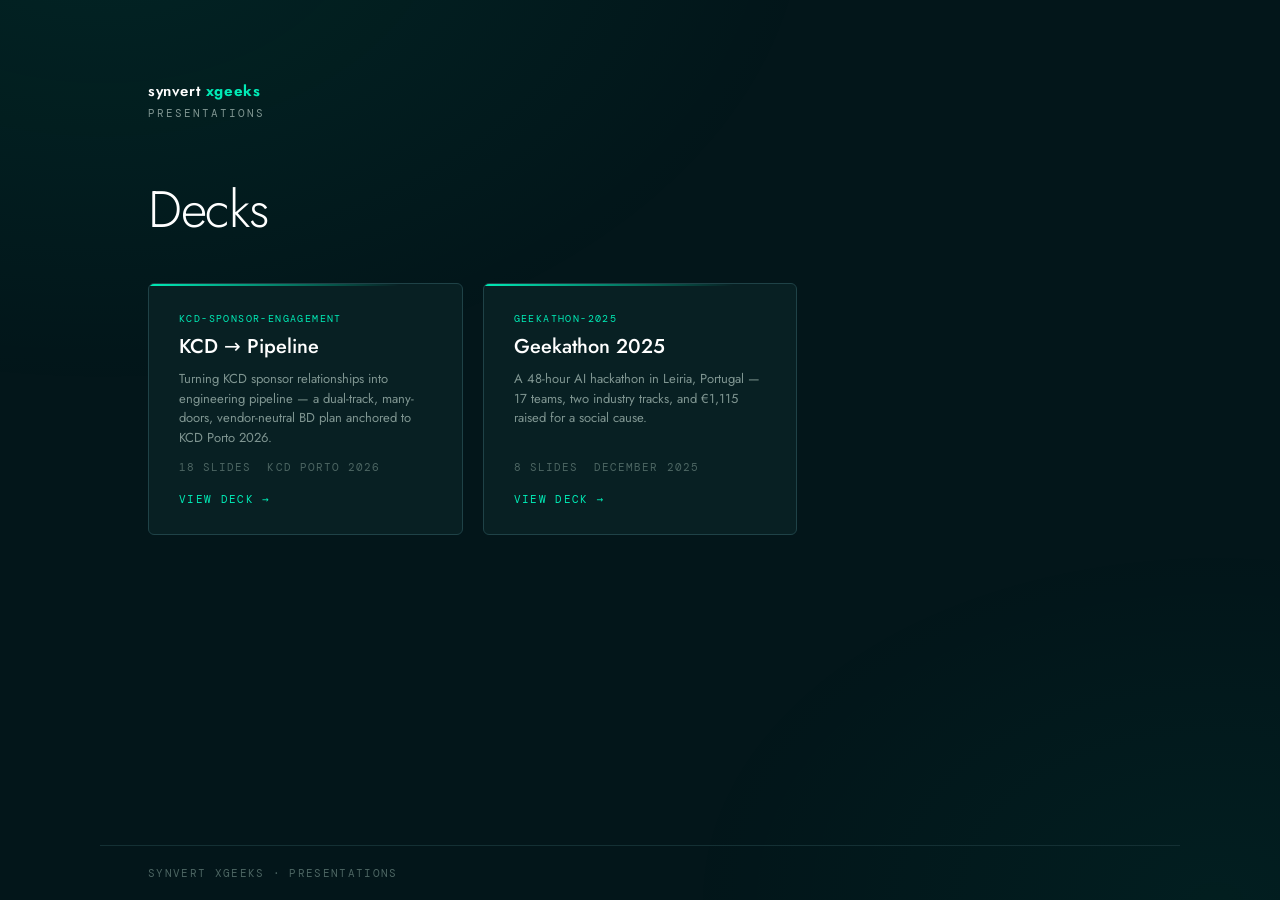
==== index.html @ 1c28c309 "Refactor presentation structure and enhance scaffolding process" ====
<!doctype html>
<html lang="en">
<head>
<meta charset="utf-8">
<meta name="viewport" content="width=device-width,initial-scale=1">
<title>Presentations · synvert xgeeks</title>
<meta name="description" content="synvert xgeeks presentation decks.">
<meta name="theme-color" content="#03161a">
<link rel="preconnect" href="https://fonts.googleapis.com">
<link rel="preconnect" href="https://fonts.gstatic.com" crossorigin>
<link href="https://fonts.googleapis.com/css2?family=Jost:wght@300;400;500;600&family=DM+Mono:wght@400;500&display=swap" rel="stylesheet">
<style>
:root {
  --bg:#03161a; --bg-2:#082023; --bg-3:#0d2a2e;
  --ink:#ffffff; --ink-2:#c7d8d4; --ink-3:#7f9591; --ink-4:#4c6562;
  --line:#143034; --line-2:#1f4247;
  --accent:#00EBB6; --accent-dim:#11b89a;
  --warm:#ff966e;
  --display:'Jost','Futura','Century Gothic',system-ui,sans-serif;
  --mono:'DM Mono',ui-monospace,SFMono-Regular,Menlo,monospace;
}
* { box-sizing:border-box; }
html, body { margin:0; padding:0; min-height:100vh; background:var(--bg); color:var(--ink); font-family:var(--display); -webkit-font-smoothing:antialiased; }
body { display:flex; flex-direction:column; }
body::before { content:''; position:fixed; inset:0; background:radial-gradient(ellipse 1200px 800px at 8% -10%, rgba(0,235,182,0.07), transparent 60%), radial-gradient(ellipse 900px 600px at 95% 100%, rgba(0,235,182,0.04), transparent 60%); pointer-events:none; z-index:0; }
.page { position:relative; z-index:1; max-width:1080px; margin:0 auto; width:100%; padding:80px 48px 80px; flex:1; }
header { margin-bottom:64px; }
.logo { font-family:var(--display); font-weight:600; font-size:15px; letter-spacing:0.04em; color:var(--ink); }
.logo b { color:var(--accent); }
.logo-sub { font-family:var(--mono); font-size:11px; letter-spacing:0.18em; text-transform:uppercase; color:var(--ink-3); margin-top:4px; }
h1 { font-family:var(--display); font-weight:300; font-size:clamp(32px,4vw,52px); line-height:1; letter-spacing:-0.025em; margin:0 0 12px; }
.deck-grid { display:grid; grid-template-columns:repeat(auto-fill, minmax(300px, 1fr)); gap:20px; margin-top:48px; }
.deck-card { background:var(--bg-2); border:1px solid var(--line-2); border-radius:6px; padding:28px 30px; text-decoration:none; color:inherit; display:flex; flex-direction:column; gap:10px; transition:border-color 200ms, background 200ms; position:relative; overflow:hidden; }
.deck-card::after { content:''; position:absolute; top:0; left:0; right:0; height:2px; background:linear-gradient(90deg,var(--accent),transparent 80%); }
.deck-card:hover { border-color:var(--accent-dim); background:var(--bg-3); }
.deck-card .deck-slug { font-family:var(--mono); font-size:10px; letter-spacing:0.14em; text-transform:uppercase; color:var(--accent); }
.deck-card .deck-title { font-family:var(--display); font-weight:500; font-size:20px; color:var(--ink); line-height:1.2; }
.deck-card .deck-desc { font-size:13px; color:var(--ink-3); line-height:1.5; flex:1; }
.deck-card .deck-meta { font-family:var(--mono); font-size:10.5px; letter-spacing:0.1em; text-transform:uppercase; color:var(--ink-4); display:flex; gap:16px; flex-wrap:wrap; margin-top:4px; }
.deck-card .deck-arrow { font-family:var(--mono); font-size:11px; letter-spacing:0.12em; text-transform:uppercase; color:var(--accent); margin-top:8px; }
footer { position:relative; z-index:1; border-top:1px solid var(--line); padding:20px 48px; font-family:var(--mono); font-size:11px; letter-spacing:0.12em; text-transform:uppercase; color:var(--ink-4); max-width:1080px; margin:0 auto; width:100%; }
@media (max-width:600px) { .page, footer { padding-left:22px; padding-right:22px; } .page { padding-top:48px; } }
</style>
</head>
<body>

<div class="page">
  <header>
    <div class="logo">synvert <b>xgeeks</b></div>
    <div class="logo-sub">Presentations</div>
  </header>

  <h1>Decks</h1>

  <div class="deck-grid">

    <!-- Add a .deck-card entry for each new presentation folder -->
    <a class="deck-card" href="kcd-sponsor-engagement/">
      <div class="deck-slug">kcd-sponsor-engagement</div>
      <div class="deck-title">KCD → Pipeline</div>
      <div class="deck-desc">Turning KCD sponsor relationships into engineering pipeline — a dual-track, many-doors, vendor-neutral BD plan anchored to KCD Porto 2026.</div>
      <div class="deck-meta"><span>18 slides</span><span>KCD Porto 2026</span></div>
      <div class="deck-arrow">View deck →</div>
    </a>

    <a class="deck-card" href="geekathon-2025/">
      <div class="deck-slug">geekathon-2025</div>
      <div class="deck-title">Geekathon 2025</div>
      <div class="deck-desc">A 48-hour AI hackathon in Leiria, Portugal — 17 teams, two industry tracks, and €1,115 raised for a social cause.</div>
      <div class="deck-meta"><span>8 slides</span><span>December 2025</span></div>
      <div class="deck-arrow">View deck →</div>
    </a>

    <!-- COPY THIS BLOCK for each new presentation:
    <a class="deck-card" href="folder-name/">
      <div class="deck-slug">folder-name</div>
      <div class="deck-title">Presentation Title</div>
      <div class="deck-desc">One or two sentences describing the deck.</div>
      <div class="deck-meta"><span>N slides</span><span>Date or occasion</span></div>
      <div class="deck-arrow">View deck →</div>
    </a>
    -->

  </div>
</div>

<footer>synvert xgeeks · presentations</footer>

</body>
</html>
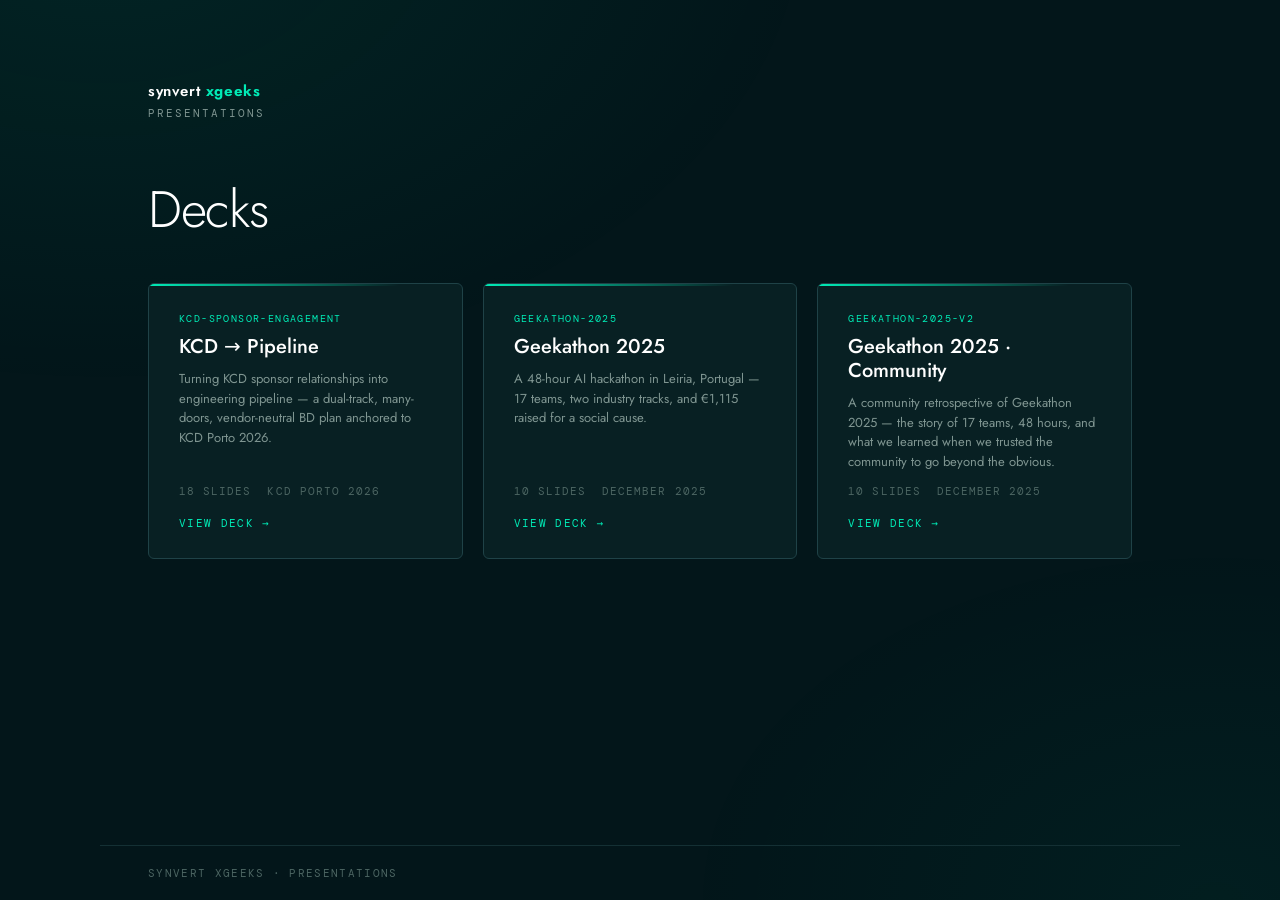
==== commit 8a811b7b: "Update presentation files and enhance audience guidance" ====
--- a/index.html
+++ b/index.html
@@ -67,7 +67,15 @@
       <div class="deck-slug">geekathon-2025</div>
       <div class="deck-title">Geekathon 2025</div>
       <div class="deck-desc">A 48-hour AI hackathon in Leiria, Portugal — 17 teams, two industry tracks, and €1,115 raised for a social cause.</div>
-      <div class="deck-meta"><span>8 slides</span><span>December 2025</span></div>
+      <div class="deck-meta"><span>10 slides</span><span>December 2025</span></div>
+      <div class="deck-arrow">View deck →</div>
+    </a>
+
+    <a class="deck-card" href="geekathon-2025-v2/">
+      <div class="deck-slug">geekathon-2025-v2</div>
+      <div class="deck-title">Geekathon 2025 · Community</div>
+      <div class="deck-desc">A community retrospective of Geekathon 2025 — the story of 17 teams, 48 hours, and what we learned when we trusted the community to go beyond the obvious.</div>
+      <div class="deck-meta"><span>10 slides</span><span>December 2025</span></div>
       <div class="deck-arrow">View deck →</div>
     </a>
 
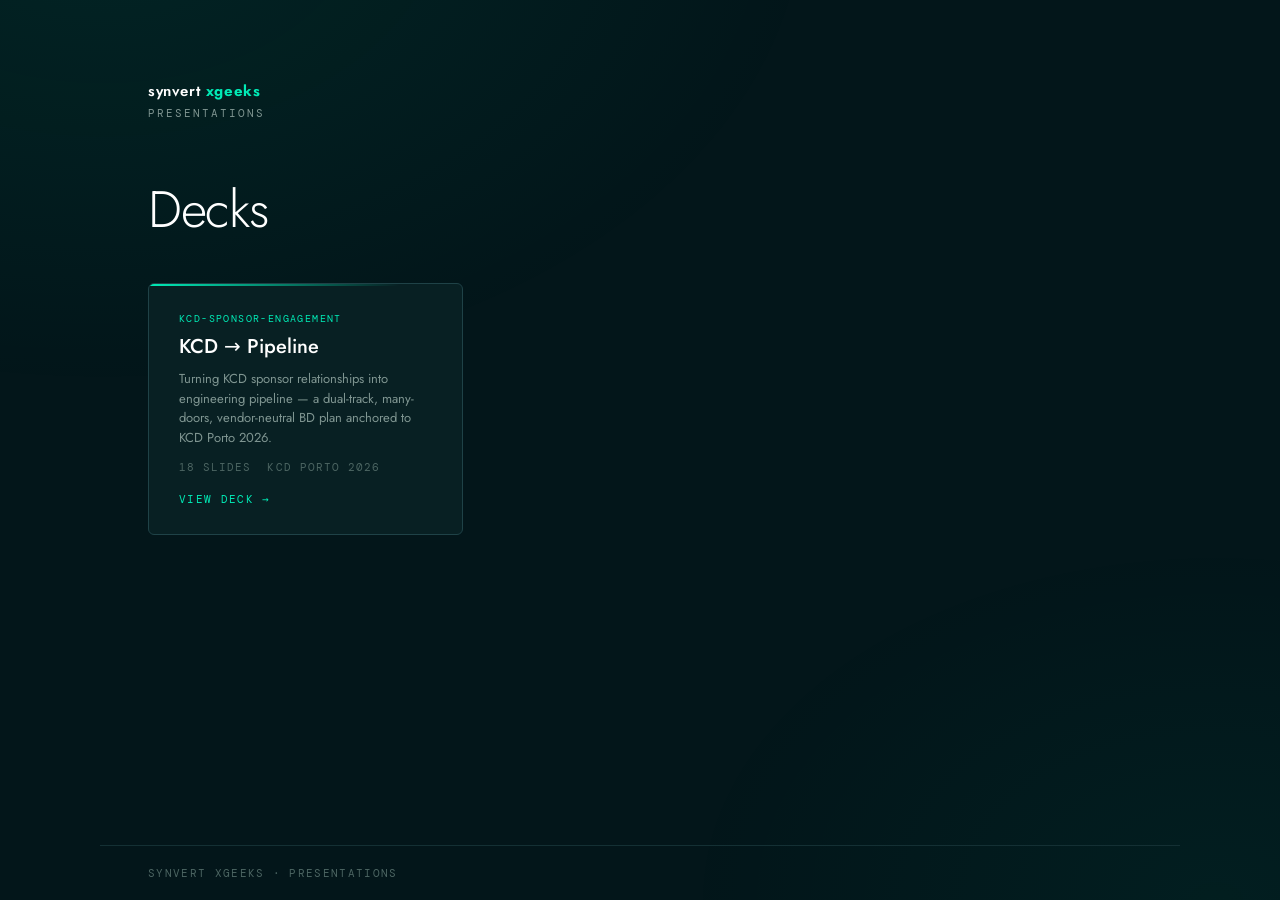
==== commit 8698b4c9: "Add analysis companion to template; rewrite root README as deck index - _template/analysis.html: sel" ====
--- a/index.html
+++ b/index.html
@@ -63,22 +63,6 @@
       <div class="deck-arrow">View deck →</div>
     </a>
 
-    <a class="deck-card" href="geekathon-2025/">
-      <div class="deck-slug">geekathon-2025</div>
-      <div class="deck-title">Geekathon 2025</div>
-      <div class="deck-desc">A 48-hour AI hackathon in Leiria, Portugal — 17 teams, two industry tracks, and €1,115 raised for a social cause.</div>
-      <div class="deck-meta"><span>10 slides</span><span>December 2025</span></div>
-      <div class="deck-arrow">View deck →</div>
-    </a>
-
-    <a class="deck-card" href="geekathon-2025-v2/">
-      <div class="deck-slug">geekathon-2025-v2</div>
-      <div class="deck-title">Geekathon 2025 · Community</div>
-      <div class="deck-desc">A community retrospective of Geekathon 2025 — the story of 17 teams, 48 hours, and what we learned when we trusted the community to go beyond the obvious.</div>
-      <div class="deck-meta"><span>10 slides</span><span>December 2025</span></div>
-      <div class="deck-arrow">View deck →</div>
-    </a>
-
     <!-- COPY THIS BLOCK for each new presentation:
     <a class="deck-card" href="folder-name/">
       <div class="deck-slug">folder-name</div>
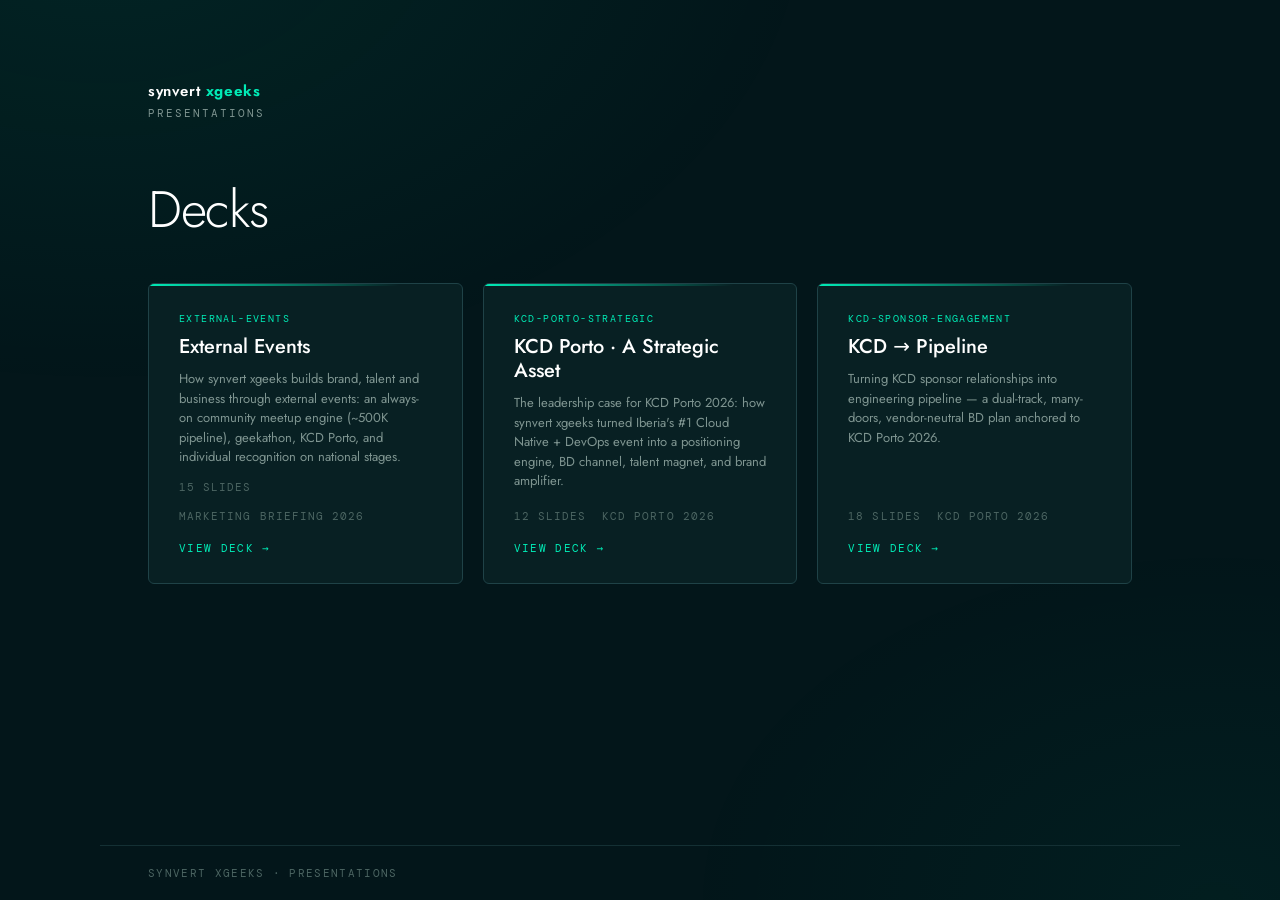
==== commit e5cc6007: "Add External Events deck for Head of Marketing briefing Self-contained 15-slide deck + long-form ana" ====
--- a/index.html
+++ b/index.html
@@ -55,6 +55,22 @@
   <div class="deck-grid">
 
     <!-- Add a .deck-card entry for each new presentation folder -->
+    <a class="deck-card" href="external-events/">
+      <div class="deck-slug">external-events</div>
+      <div class="deck-title">External Events</div>
+      <div class="deck-desc">How synvert xgeeks builds brand, talent and business through external events: an always-on community meetup engine (~500K pipeline), geekathon, KCD Porto, and individual recognition on national stages.</div>
+      <div class="deck-meta"><span>15 slides</span><span>Marketing briefing 2026</span></div>
+      <div class="deck-arrow">View deck →</div>
+    </a>
+
+    <a class="deck-card" href="kcd-porto-strategic/">
+      <div class="deck-slug">kcd-porto-strategic</div>
+      <div class="deck-title">KCD Porto · A Strategic Asset</div>
+      <div class="deck-desc">The leadership case for KCD Porto 2026: how synvert xgeeks turned Iberia's #1 Cloud Native + DevOps event into a positioning engine, BD channel, talent magnet, and brand amplifier.</div>
+      <div class="deck-meta"><span>12 slides</span><span>KCD Porto 2026</span></div>
+      <div class="deck-arrow">View deck →</div>
+    </a>
+
     <a class="deck-card" href="kcd-sponsor-engagement/">
       <div class="deck-slug">kcd-sponsor-engagement</div>
       <div class="deck-title">KCD → Pipeline</div>
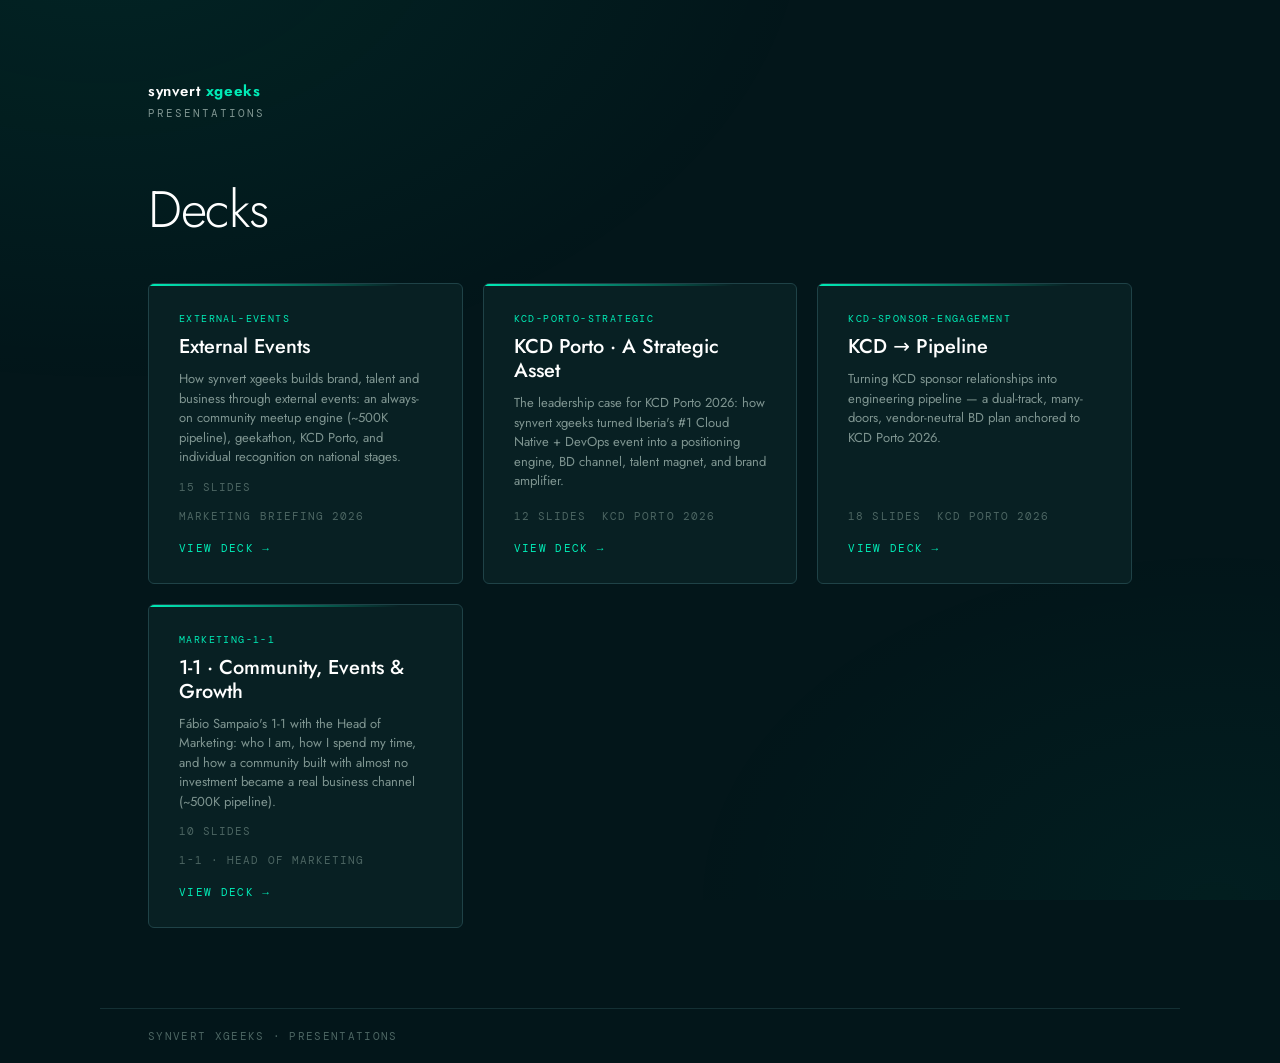
==== commit 83d44773: "Add 1-1 Head of Marketing deck + talking-points analysis Personal, lightweight 1-1 support deck (10 " ====
--- a/index.html
+++ b/index.html
@@ -79,6 +79,14 @@
       <div class="deck-arrow">View deck →</div>
     </a>
 
+    <a class="deck-card" href="marketing-1-1/">
+      <div class="deck-slug">marketing-1-1</div>
+      <div class="deck-title">1-1 · Community, Events &amp; Growth</div>
+      <div class="deck-desc">Fábio Sampaio's 1-1 with the Head of Marketing: who I am, how I spend my time, and how a community built with almost no investment became a real business channel (~500K pipeline).</div>
+      <div class="deck-meta"><span>10 slides</span><span>1-1 · Head of Marketing</span></div>
+      <div class="deck-arrow">View deck →</div>
+    </a>
+
     <!-- COPY THIS BLOCK for each new presentation:
     <a class="deck-card" href="folder-name/">
       <div class="deck-slug">folder-name</div>
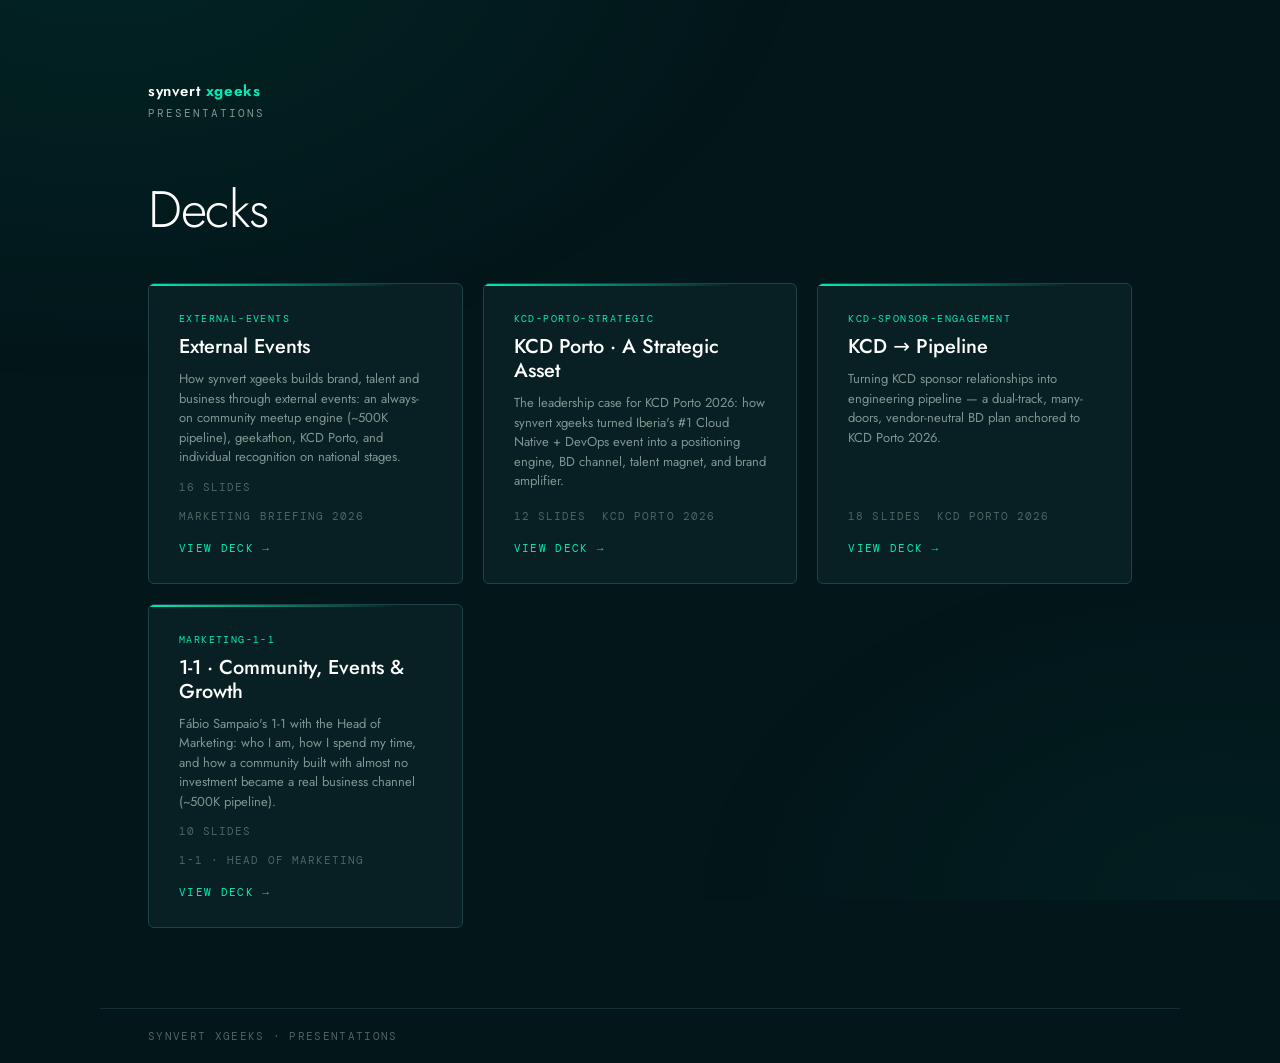
==== commit 6bf59a0a: "Fix logos and add meetup logo wall to External Events deck - Fix broken komodor sponsor logo (was wh" ====
--- a/index.html
+++ b/index.html
@@ -59,7 +59,7 @@
       <div class="deck-slug">external-events</div>
       <div class="deck-title">External Events</div>
       <div class="deck-desc">How synvert xgeeks builds brand, talent and business through external events: an always-on community meetup engine (~500K pipeline), geekathon, KCD Porto, and individual recognition on national stages.</div>
-      <div class="deck-meta"><span>15 slides</span><span>Marketing briefing 2026</span></div>
+      <div class="deck-meta"><span>16 slides</span><span>Marketing briefing 2026</span></div>
       <div class="deck-arrow">View deck →</div>
     </a>
 
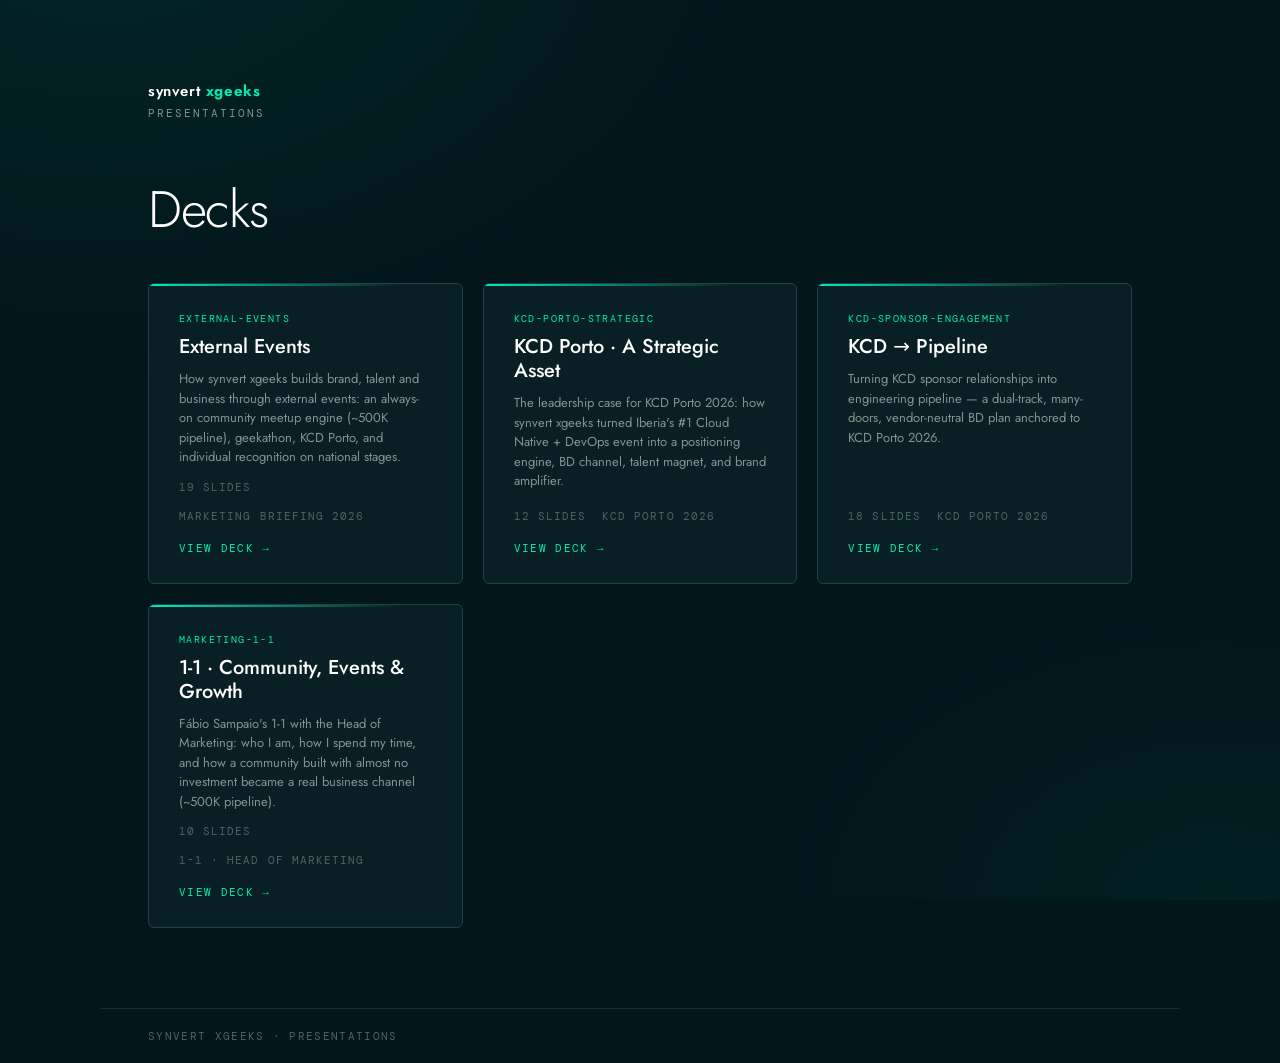
==== commit 66399dee: "Add event photos to External Events deck (meetups, geekathon, KCD) Three new "in the room" photo sli" ====
--- a/index.html
+++ b/index.html
@@ -59,7 +59,7 @@
       <div class="deck-slug">external-events</div>
       <div class="deck-title">External Events</div>
       <div class="deck-desc">How synvert xgeeks builds brand, talent and business through external events: an always-on community meetup engine (~500K pipeline), geekathon, KCD Porto, and individual recognition on national stages.</div>
-      <div class="deck-meta"><span>16 slides</span><span>Marketing briefing 2026</span></div>
+      <div class="deck-meta"><span>19 slides</span><span>Marketing briefing 2026</span></div>
       <div class="deck-arrow">View deck →</div>
     </a>
 
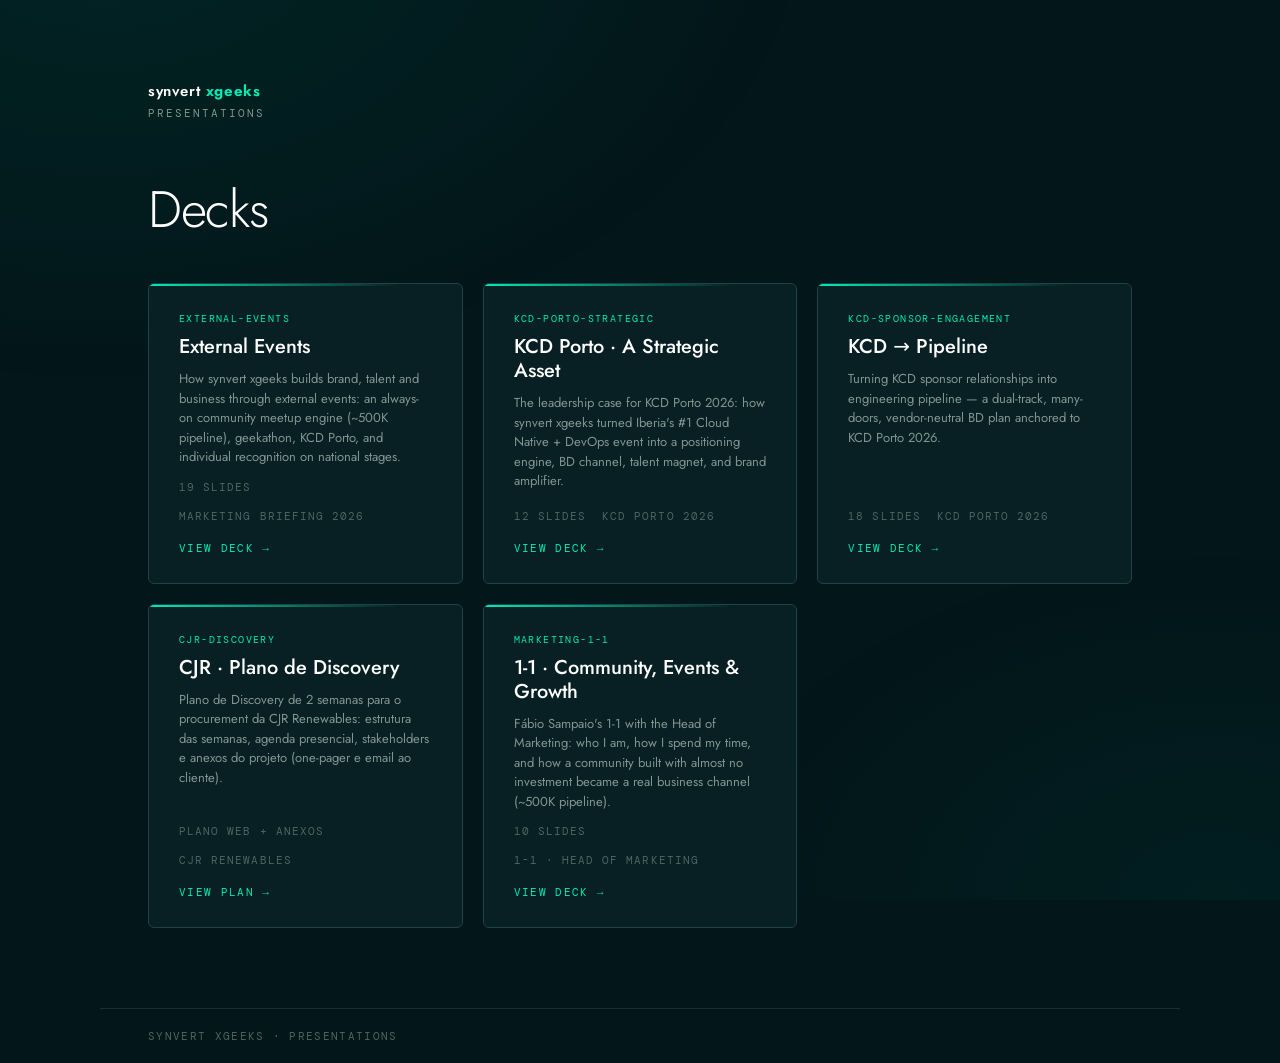
==== commit 5e11a53b: "Add CJR discovery plan to the public repo (explicit user decision)" ====
--- a/index.html
+++ b/index.html
@@ -79,6 +79,14 @@
       <div class="deck-arrow">View deck →</div>
     </a>
 
+    <a class="deck-card" href="cjr-discovery/">
+      <div class="deck-slug">cjr-discovery</div>
+      <div class="deck-title">CJR · Plano de Discovery</div>
+      <div class="deck-desc">Plano de Discovery de 2 semanas para o procurement da CJR Renewables: estrutura das semanas, agenda presencial, stakeholders e anexos do projeto (one-pager e email ao cliente).</div>
+      <div class="deck-meta"><span>Plano web + anexos</span><span>CJR Renewables</span></div>
+      <div class="deck-arrow">View plan →</div>
+    </a>
+
     <a class="deck-card" href="marketing-1-1/">
       <div class="deck-slug">marketing-1-1</div>
       <div class="deck-title">1-1 · Community, Events &amp; Growth</div>
